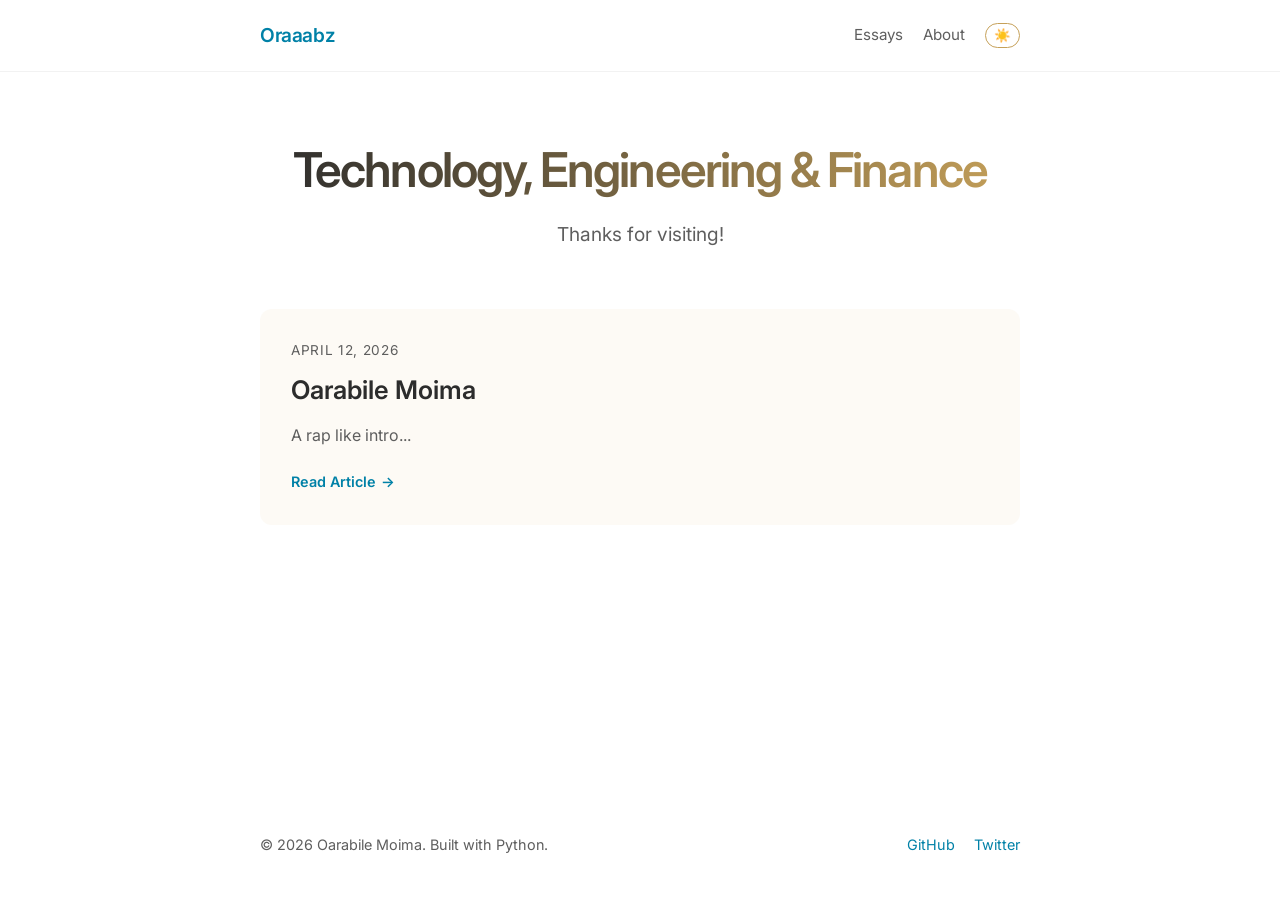
==== public/index.html @ a73c79f1 "Live" ====
<!DOCTYPE html>
<html lang="en">

<head>
    <meta charset="UTF-8">
    <meta name="viewport" content="width=device-width, initial-scale=1.0">
    <title>Oraaabz</title>
    <meta name="description" content="Oarabile Moima's public-facing GitHub Pages site.">
    <link
        href="https://fonts.googleapis.com/css2?family=Inter:wght@300;400;600&family=Merriweather:wght@300;400;700&display=swap"
        rel="stylesheet">
    <link rel="stylesheet" href="/static/css/style.css">
    <script>
        // Check for saved dark mode preference or use system preference
        const currentTheme = localStorage.getItem('theme');
        const systemPrefersDark = window.matchMedia('(prefers-color-scheme: dark)').matches;

        if (currentTheme === 'dark' || (!currentTheme && systemPrefersDark)) {
            document.documentElement.setAttribute('data-theme', 'dark');
        } else {
            document.documentElement.setAttribute('data-theme', 'light');
        }
    </script>
</head>

<body>
    <div class="site-wrapper">
        <header class="site-header glassmorphism">
            <div class="container header-inner">
                <a href="/" class="site-title">Oraaabz</a>
                <nav class="site-nav">
                    <a href="/" class="nav-link">Essays</a>
                    <a href="/about.html" class="nav-link">About</a>
                    <button id="theme-toggle" class="theme-toggle-btn" aria-label="Toggle Dark Mode">
                        <span class="sun-icon">☀️</span>
                        <span class="moon-icon">🌙</span>
                    </button>
                </nav>
            </div>
        </header>

        <main class="site-content">
            <div class="container fade-in">
                
<section class="hero-section text-center fade-in delay-1">
    <h1 class="hero-title">Technology, Engineering & Finance</h1>
    <p class="hero-subtitle">Thanks for visiting!</p>
</section>

<section class="posts-grid fade-in delay-2">
    
    <article class="post-card">
        <a href="/posts/intro.html" class="post-card-link">
            <div class="post-card-content">
                <span class="post-meta">April 12, 2026</span>
                <h2 class="post-title">Oarabile Moima</h2>
                <p class="post-excerpt">A rap like intro...</p>
                <div class="post-read-more">Read Article <span class="arrow">&rarr;</span></div>
            </div>
        </a>
    </article>
    
</section>

            </div>
        </main>

        <footer class="site-footer">
            <div class="container container-footer">
                <p>&copy; 2026 Oarabile Moima. Built with Python.</p>
                <div class="footer-links">
                    <a href="https://github.com/omoima">GitHub</a>
                    <a href="https://twitter.com/oraaabz">Twitter</a>
                </div>
            </div>
        </footer>
    </div>
    <script>
        const themeToggle = document.getElementById('theme-toggle');
        themeToggle.addEventListener('click', () => {
            let theme = document.documentElement.getAttribute('data-theme');
            let newTheme = theme === 'dark' ? 'light' : 'dark';
            document.documentElement.setAttribute('data-theme', newTheme);
            localStorage.setItem('theme', newTheme);
        });
    </script>
</body>

</html>
---- static/css/style.css ----
:root {
    /* Color Palette: Oraaabz Natural Light Theme */
    --bg-primary: #ffffff;          /* White Background */
    --bg-secondary: #fdfaf5;        /* Very light cream */
    --text-primary: #2c2c2c;        /* Soft Black */
    --text-secondary: #5e5e5e;      /* Soft Grey */
    --accent-gold: #c5a059;         /* Gold Accent */
    --accent-blue: #0081a7;         /* Caribbean Blue */
    --accent-terracotta: var(--accent-blue); /* Defaulting terracotta references to blue */
    
    --header-bg: rgba(255, 255, 255, 0.8);
    --border-color: rgba(0, 0, 0, 0.05);
    
    --font-ui: 'Inter', sans-serif;
    --font-reading: 'Merriweather', serif;
    --font-code: 'Menlo', 'Monaco', 'Courier New', monospace;
    
    --transition: all 0.3s cubic-bezier(0.25, 0.8, 0.25, 1);
}

[data-theme="dark"] {
    --bg-primary: #121010;
    --bg-secondary: #1f1b1a;
    --text-primary: #e8dfcd;
    --text-secondary: #9c9586;
    --accent-gold: #d4a350;
    --accent-blue: #48cae4;
    --accent-terracotta: var(--accent-blue);
    
    --header-bg: rgba(18, 16, 16, 0.8);
    --border-color: rgba(255, 255, 255, 0.05);
}

* {
    margin: 0;
    padding: 0;
    box-sizing: border-box;
}

body {
    background-color: var(--bg-primary);
    color: var(--text-primary);
    font-family: var(--font-ui);
    line-height: 1.6;
    -webkit-font-smoothing: antialiased;
}

a {
    color: var(--accent-terracotta);
    text-decoration: none;
    transition: var(--transition);
}

a:hover {
    color: var(--accent-gold);
}

.container {
    max-width: 800px;
    margin: 0 auto;
    padding: 0 20px;
}

/* Header & Glassmorphism */
.site-header {
    position: sticky;
    top: 0;
    z-index: 100;
    padding: 20px 0;
    border-bottom: 1px solid var(--border-color);
}

.glassmorphism {
    background: var(--header-bg);
    backdrop-filter: blur(12px);
    -webkit-backdrop-filter: blur(12px);
}

.header-inner {
    display: flex;
    justify-content: space-between;
    align-items: center;
}

.theme-toggle-btn {
    background: none;
    border: 1px solid var(--accent-gold);
    color: var(--text-primary);
    cursor: pointer;
    padding: 4px 8px;
    border-radius: 20px;
    display: flex;
    align-items: center;
    justify-content: center;
    transition: var(--transition);
}

.theme-toggle-btn:hover {
    background-color: var(--accent-gold);
    color: white;
}

[data-theme="light"] .moon-icon { display: none; }
[data-theme="dark"] .sun-icon { display: none; }

.site-title {
    font-size: 1.2rem;
    font-weight: 600;
    color: var(--accent-blue);
    letter-spacing: -0.02em;
}

.site-title .accent {
    color: var(--accent-terracotta);
}

.site-nav {
    display: flex;
    gap: 20px;
}

.nav-link {
    color: var(--text-secondary);
    font-size: 0.95rem;
}

.nav-link:hover {
    color: var(--text-primary);
}

/* Content & Hero */
.site-content {
    min-height: 80vh;
    padding: 60px 0;
}

.text-center {
    text-align: center;
}

.hero-section {
    margin-bottom: 60px;
}

.hero-title {
    font-size: 3rem;
    font-weight: 600;
    letter-spacing: -0.04em;
    margin-bottom: 10px;
    background: linear-gradient(90deg, var(--text-primary), var(--accent-gold));
    -webkit-background-clip: text;
    -webkit-text-fill-color: transparent;
}

.hero-subtitle {
    color: var(--text-secondary);
    font-size: 1.2rem;
}

/* Posts Grid */
.posts-grid {
    display: flex;
    flex-direction: column;
    gap: 30px;
}

.post-card {
    background: var(--bg-secondary);
    border-radius: 12px;
    border: 1px solid rgba(255, 255, 255, 0.03);
    overflow: hidden;
    transition: var(--transition);
}

.post-card:hover {
    transform: translateY(-4px);
    box-shadow: 0 10px 30px rgba(0, 0, 0, 0.3);
    border-color: rgba(196, 88, 59, 0.3); /* Terracotta subtle border */
}

.post-card-link {
    display: block;
    color: inherit;
}

.post-card-link:hover {
    color: inherit;
}

.post-card-content {
    padding: 30px;
}

.post-meta {
    font-size: 0.85rem;
    color: var(--text-secondary);
    text-transform: uppercase;
    letter-spacing: 0.05em;
    margin-bottom: 8px;
    display: block;
}

.post-title {
    font-size: 1.6rem;
    margin-bottom: 12px;
    font-weight: 600;
}

.post-excerpt {
    color: var(--text-secondary);
    margin-bottom: 20px;
}

.post-read-more {
    font-weight: 600;
    color: var(--accent-terracotta);
    font-size: 0.9rem;
    display: inline-flex;
    align-items: center;
}

.post-read-more .arrow {
    margin-left: 5px;
    transition: transform 0.2s ease;
}

.post-card:hover .arrow {
    transform: translateX(4px);
}

/* Single Post View */
.post-full {
    background: transparent;
}

.post-header {
    margin-bottom: 50px;
}

.post-title-main {
    font-size: 3.5rem;
    font-weight: 600;
    line-height: 1.2;
    margin: 20px 0;
    letter-spacing: -0.03em;
}

.post-tags-container {
    margin-left: 15px;
}

.post-tag {
    background: rgba(84, 106, 71, 0.2); /* Olive transparent */
    color: var(--accent-olive);
    padding: 4px 10px;
    border-radius: 4px;
    font-size: 0.75rem;
    font-weight: 600;
    margin-right: 5px;
}

.post-subtitle {
    font-size: 1.3rem;
    color: var(--text-secondary);
    font-family: var(--font-reading);
    font-style: italic;
}

.post-body {
    font-family: var(--font-reading);
    font-size: 1.15rem;
    line-height: 1.8;
}

.post-body p {
    margin-bottom: 25px;
}

.post-body h2, .post-body h3 {
    font-family: var(--font-ui);
    margin-top: 50px;
    margin-bottom: 20px;
}

.post-body h2 {
    font-size: 2rem;
    color: var(--accent-gold);
}

/* Code Highlighting */
.post-body pre {
    background: var(--mahogany) !important;
    padding: 20px;
    border-radius: 8px;
    overflow-x: auto;
    margin-bottom: 25px;
    font-family: var(--font-code);
    font-size: 0.9rem;
    border: 1px solid rgba(255,255,255,0.05);
}

.post-body code {
    background: rgba(255,255,255,0.1);
    padding: 2px 5px;
    border-radius: 3px;
    font-family: var(--font-code);
    font-size: 0.9em;
}

.post-body pre code {
    background: transparent;
    padding: 0;
}

/* Animations */
.fade-in {
    opacity: 0;
    animation: fadeIn 0.8s ease forwards;
}

.delay-1 {
    animation-delay: 0.1s;
}

.delay-2 {
    animation-delay: 0.2s;
}

@keyframes fadeIn {
    from {
        opacity: 0;
        transform: translateY(10px);
    }
    to {
        opacity: 1;
        transform: translateY(0);
    }
}

/* Footer */
.site-footer {
    padding: 40px 0;
    border-top: 1px solid rgba(255,255,255,0.05);
    text-align: center;
    color: var(--text-secondary);
    font-size: 0.9rem;
}

.container-footer {
    display: flex;
    justify-content: space-between;
    align-items: center;
}

.footer-links a {
    margin-left: 15px;
}

/* Syntax Highlight Colors (Pygments default override) */
.codehilite .k { color: var(--accent-terracotta); font-weight: bold; } /* Keyword */
.codehilite .s { color: var(--accent-gold); } /* String */
.codehilite .c { color: var(--text-secondary); font-style: italic; } /* Comment */
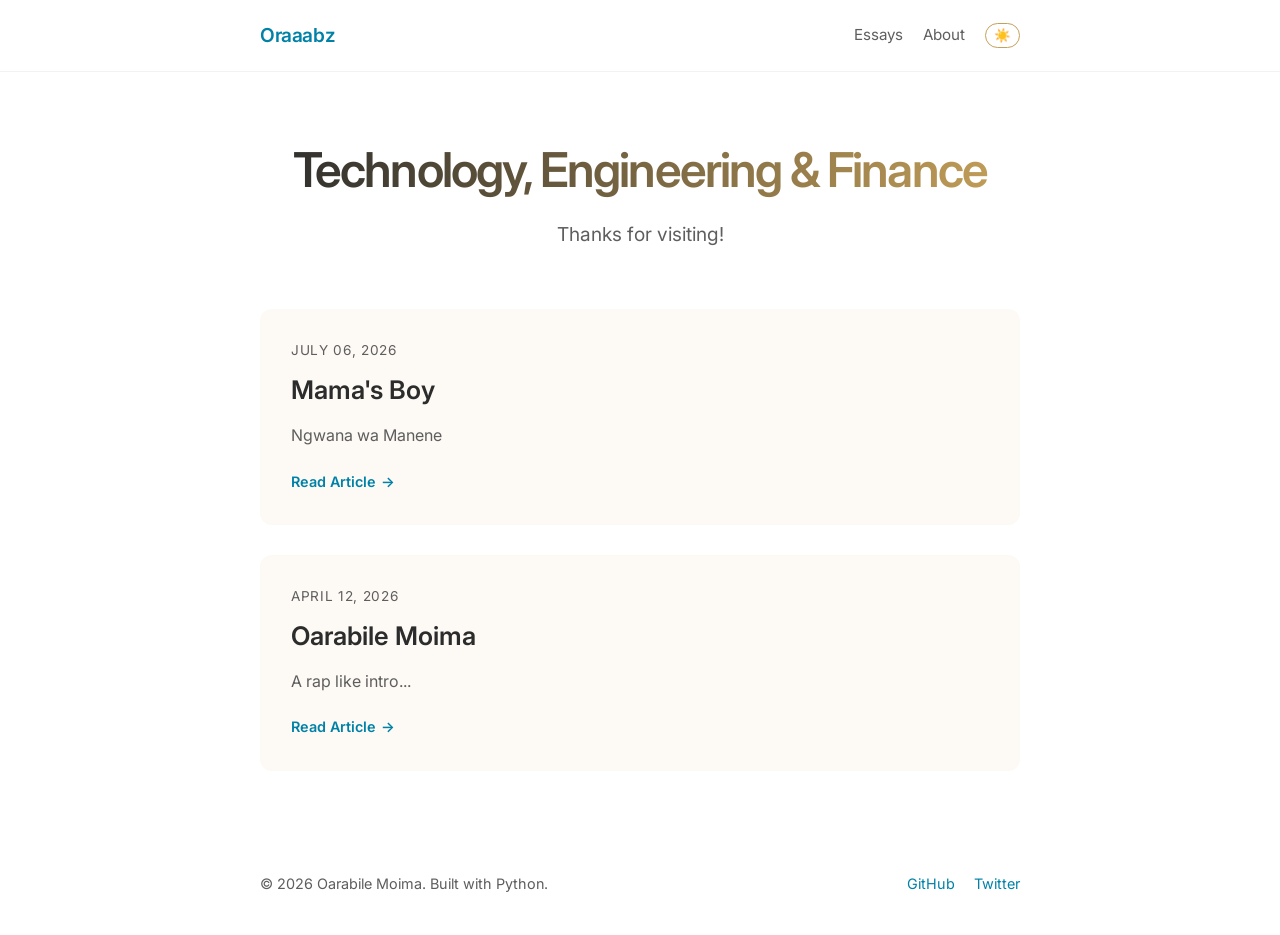
==== commit ef14d424: "MAMA <3 <3 <3" ====
--- a/public/index.html
+++ b/public/index.html
@@ -50,6 +50,17 @@
 <section class="posts-grid fade-in delay-2">
     
     <article class="post-card">
+        <a href="/posts/mama.html" class="post-card-link">
+            <div class="post-card-content">
+                <span class="post-meta">July 06, 2026</span>
+                <h2 class="post-title">Mama's Boy</h2>
+                <p class="post-excerpt">Ngwana wa Manene</p>
+                <div class="post-read-more">Read Article <span class="arrow">&rarr;</span></div>
+            </div>
+        </a>
+    </article>
+    
+    <article class="post-card">
         <a href="/posts/intro.html" class="post-card-link">
             <div class="post-card-content">
                 <span class="post-meta">April 12, 2026</span>
